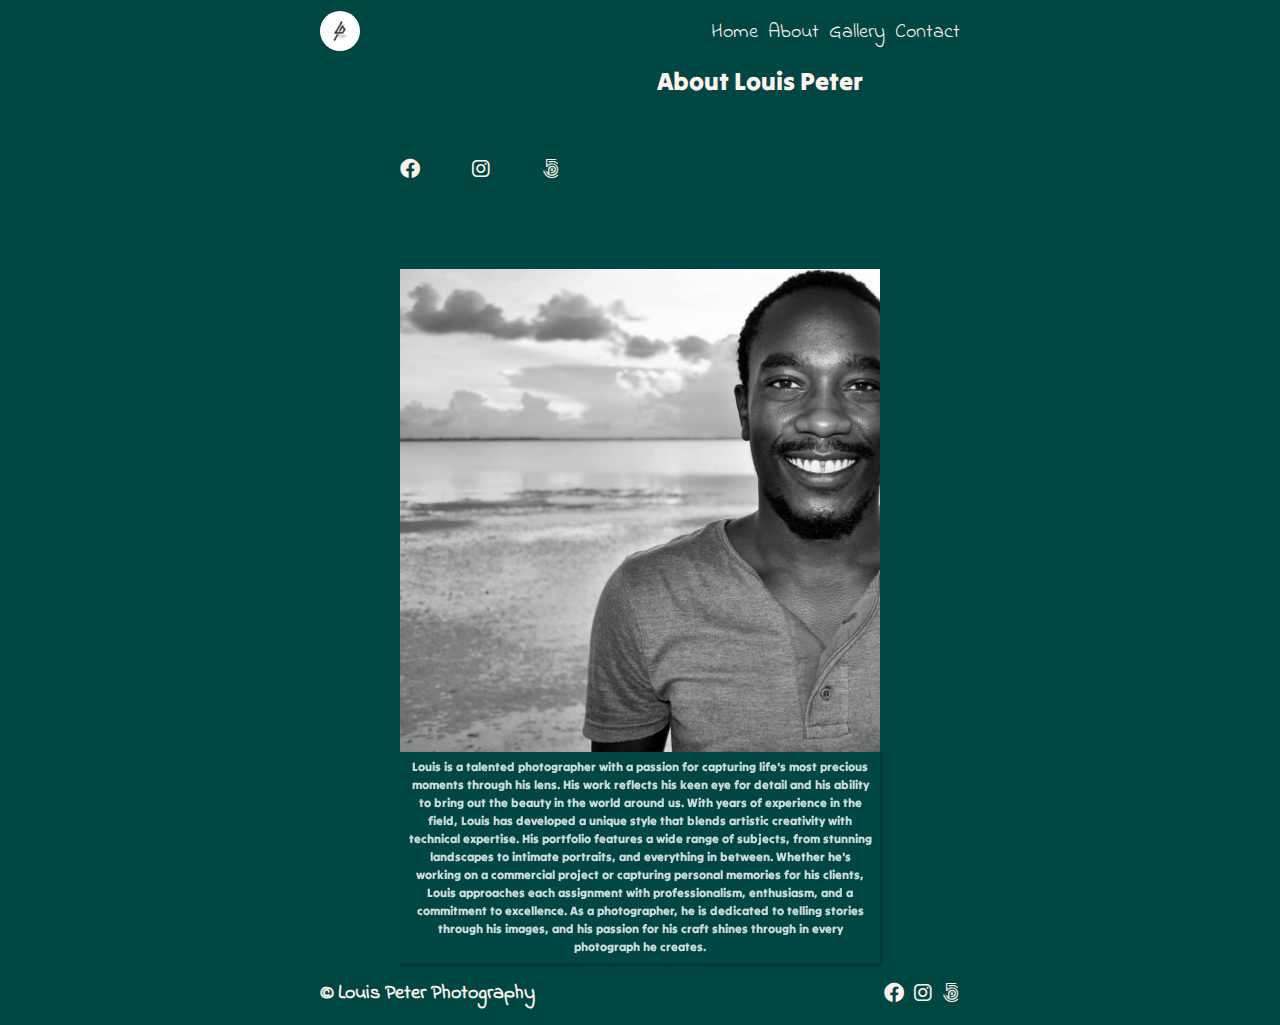
==== about.html @ 69fff7f1 "response.." ====
<head>
    <meta charset="UTF-8">
    <meta http-equiv="X-UA-Compatible" content="IE=edge">
    <meta name="viewport" content="width=device-width, initial-scale=1.0">
    <link rel="stylesheet" href="./fontawesome-free-6.3.0-web/css/all.css">
    <link rel="preconnect" href="https://fonts.googleapis.com">
    <link rel="preconnect" href="https://fonts.gstatic.com" crossorigin>
    <link href="https://fonts.googleapis.com/css2?family=Indie+Flower&family=Tilt+Warp&display=swap" rel="stylesheet">
    <link rel="stylesheet" href="./style.css">
    <title>Louis Peter Photography</title>
</head>

<body>
    <header>
        <div class="logo">
            <a href="./about.html"><img src="./images/LP-01.jpg" alt="logo"></a>
        </div>
        <nav>
            <ul>
                <li><a href="./home.html">Home</a></li>
                <li><a href="./about.html">About</a></li>
                <li><a href="./gallery.html">Gallery</a></li>
                <li><a href="./contact.html">Contact</a></li>
            </ul>
        </nav>
    </header>

    <main class="about">

        <h2>About Louis Peter</h2>
        <div class="socials">
            <ul>
                <li><a href="https://www.facebook.com/louisclarencepeter" target="_blank"><i
                            class="fa-brands fa-facebook"></i></a></li>
                <li><a href="https://www.instagram.com/louispeterphotography/" target="_blank"><i
                            class="fa-brands fa-instagram"></i></a></li>
                <li><a href="https://500px.com/p/louisclarencepeters" target="_blank"><i
                            class="fa-brands fa-500px"></i></a>
                </li>
            </ul>
        </div>
        <div class="me">
        </div>

        <div  class="aboutlouis">
            <p>Louis is a talented photographer with a passion for capturing life's most precious moments through his
                lens. His work reflects his keen eye for detail and his ability to bring out the beauty in the world
                around us. With years of experience in the field, Louis has developed a unique style that blends
                artistic creativity with technical expertise. His portfolio features a wide range of subjects, from
                stunning landscapes to intimate portraits, and everything in between. Whether he's working on a
                commercial project or capturing personal memories for his clients, Louis approaches each assignment with
                professionalism, enthusiasm, and a commitment to excellence. As a photographer, he is dedicated to
                telling stories through his images, and his passion for his craft shines through in every photograph he
                creates.</p>
        </div>

    </main>

    <footer>
        <div>
            <p>© Louis Peter Photography</p>
        </div>
        <div>
            <ul>
                <li><a href="https://www.facebook.com/louisclarencepeter" target="_blank"><i
                            class="fa-brands fa-facebook"></i></a></li>
                <li><a href="https://www.instagram.com/louispeterphotography/" target="_blank"><i
                            class="fa-brands fa-instagram"></i></a></li>
                <li><a href="https://500px.com/p/louisclarencepeters" target="_blank"><i
                            class="fa-brands fa-500px"></i></a>
                </li>
            </ul>
        </div>
    </footer>

</body>

</html>
---- style.css ----
* {
    box-sizing: border-box;
    font-family: 'Indie Flower', cursive;
    font-family: 'Tilt Warp', cursive;
}

.root {
    font-size: calp(1.6rem + 0.5vw, 1.6rem, 2.4rem);
}

html {
    font-size: 62.5%;
    display: table;
    margin: 0 auto;
}

body {
    line-height: 1.5;
    background-color: #004643;
    display: table-cell;
    vertical-align: middle;
    height: 100vh;
    width: 50vw;
}

header {
    width: 100%;
    height: 6.25rem;
    background-color: #004643;
    display: flex;
    justify-content: space-between;
    align-items: center;
}

header {
    font-size: 2rem;
}

footer div p,
a {
    font-size: 2rem;
}

.logo img {
    width: 4rem;
    height: 4rem;
    border-radius: 50%;
}

footer {
    width: 100%;
    height: 6.25rem;
    background-color: #004643;
    display: flex;
    justify-content: space-between;
    align-items: center;
}

footer p {
    font-size: 1.5rem;
    color: #fff3ec;
    text-align: center;
    margin: 0;
    padding: 0;
    font-family: 'Indie Flower', cursive;
}


h1 {
    grid-column: 1 / 9;
    grid-row: 1 / 2;
    text-align: center;
    font-size: 6rem;
    font-weight: 700;
    color: #fff3ec;
    margin: 0;
    padding: 0;
    z-index: 1;
    font-family: 'Tilt Warp', cursive;
}

p {
    font-size: 5rem;
    font-weight: 700;
    color: #fff3ec;
    text-align: center;
    margin: 0;
    padding: 0;
}

.p1 {
    grid-column: 1 / 9;
    grid-row: 3 / 3;
    text-align: center;
    font-size: 7rem;
    font-weight: 700;
    color: #fff3ec;
    margin: 0;
    padding: 0;
    z-index: 1;
    font-family: 'Tilt Warp', cursive;
}

.p2 {
    grid-column: 1 / 9;
    grid-row: 4 / 4;
    text-align: center;
    font-size: 7rem;
    font-weight: 700;
    color: #fff3ec;
    margin: 0;
    padding: 0;
    z-index: 1;
    font-family: 'Tilt Warp', cursive;
}

.p3 {
    grid-column: 1 / 9;
    grid-row: 5 / 5;
    text-align: center;
    font-size: 7rem;
    font-weight: 700;
    color: #fff3ec;
    margin: 0;
    padding: 0;
    z-index: 1;
    font-family: 'Tilt Warp', cursive;
}

button {
    font-size: 2.5rem;
    font-weight: 700;
    background-color: #f9bc60;
    border: none;
    border-radius: 5px;
    padding: 10px 20px;
    cursor: pointer;
    height: 4rem;
    grid-column: 4/6;
    grid-row: 8;
    z-index: 1;
    display: flex;
    justify-content: center;
    align-items: center;
    margin: 1rem auto;
}

button a {
    color: #001e1d;
}

button:hover {
    background-color: #fffffe;
}

li {
    list-style: none;
}

a {
    text-decoration: none;
    color: #fff3ec;
    font-family: 'Indie Flower', cursive;
}

ul {
    padding: 0;
    margin: 0;
    display: flex;
    justify-content: space-between;
    width: 100%;
    gap: 1rem;
}

.i {
    width: 3rem;
    height: 3rem;
}

.i:hover {
    color: #e78fb3;
}

.home,
.about {
    display: grid;
    grid-template-columns: repeat(8, 1fr);
    grid-template-rows: repeat(10, 1fr);
}

.home,
.about {
    height: 75vh;
}

.socials {
    grid-column: 2 / 4;
    grid-row: 2 / 3;
    display: flex;
    justify-content: center;
    align-items: center;
    font-size: 5rem;
}

.item1 {
    grid-column: 1 / 3;
    grid-row: 1 / 3;
    background-image: url(./images/IMG_6039.jpg);
    background-size: cover;
    background-position: center;
}

.item2 {
    grid-column: 5/ 7;
    grid-row: 2 / 4;
    background-image: url(./images/IMG_5282.jpg);
    background-size: cover;
    background-position: center;
}

.item3 {
    grid-column: 2 / 5;
    grid-row: 3/ 6;
    background-image: url(./images/IMG_0080.jpg);
    background-size: cover;
    background-position: center;
}

.item4 {
    grid-column: 4 / 8;
    grid-row: 5 / 8;
    background-image: url(./images/IMG_0850.jpg);
    background-size: cover;
    background-position: center;
}

.item5 {
    grid-column: 2/ 5;
    grid-row: 9 / 11;
    background-image: url(./images/IMG_4699.jpg);
    background-size: cover;
    background-position: center;
}

.item6 {
    grid-column: 7 / 10;
    grid-row: 8 / 11;
    background-image: url(./images/IMG_1683.jpg);
    background-position: center;
    background-size: cover;
}

.item7 {
    grid-column: 7 / 10;
    grid-row: 1 / 5;
    background-image: url(./images/IMG_2062.jpg);
    background-position: center;
    background-size: cover;
}

.item8 {
    grid-column: 1 / 3;
    grid-row: 5 / 9;
    background-image: url(./images/IMG_3733.jpg);
    background-size: cover;
    background-position: center;
    background-size: cover;
}

.back-to-top {
    position: fixed;
    bottom: 50px;
    z-index: 99;
    font-size: 16px;
    border: none;
    outline: none;
    color: #fff;
    cursor: pointer;
    padding: 10px 15px;
    border-radius: 4px;
    left: 50%;
    transform: translateX(-50%);
}

.back-to-top:hover {
    background-color: #f9bc60;
}

h2 {
    font-size: 4rem;
    font-weight: 700;
    color: #fff3ec;
    text-align: center;
    margin: 0;
    padding: 0;
    font-family: 'Tilt Warp', cursive;
    grid-column: 5/8;
    grid-row: 1/4;
    z-index: 1;
}

.me {
    grid-column: 2/8;
    grid-row: 4/11;
    background-image: url(./images/louis.jpg);
    background-position: cover;
    background-size: cover;
}

.aboutlouis {
    grid-column: 2/8;
    grid-row: 11/11;
    opacity: 0.8;
    z-index: 1;
    box-shadow: 0.125rem 0.125rem 0.125rem 0.125rem rgba(0, 0, 0, 0.2);
    backdrop-filter: blur(00.625rem);
    padding: 0.625rem;
}

.aboutlouis p {
    font-size: 1.5rem;
    font-weight: 100;
    color: white;
    text-align: center;
    margin: 0;
    padding: 0;
    font-family: 'Tilt Warp', cursive;
}

.container {
    display: grid;
    grid-template-columns: repeat(12, 1fr);
    grid-template-rows: 20rem, 30rem, 40rem, 50rem, 20rem, 20rem, 20rem, 30rem, 50rem, 50rem, 50rem, 20rem, 30rem, 40rem, 50rem, 20rem, 20rem, 20rem, 30rem, 50rem, 50rem, 50rem;
    gap: 1rem;
}

.container img {
    width: 100%;
    height: 100%;
    object-fit: cover;
}

.pic1 {
    grid-column: 1 / 5;
    grid-row: 1 / 2;
}

.pic2 {
    grid-column: 7 / 11;
    grid-row: 1 / 2;
}

.pic3 {
    grid-column: 5 / 7;
    grid-row: 1 / 2;
}

.pic4 {
    grid-column: 11 / 13;
    grid-row: 1 / 2;
}

.pic5 {
    grid-column: 1 / 3;
    grid-row: 2 / 4;
}

.pic6 {
    grid-column: 3 / 6;
    grid-row: 2 / 3;
}

.pic7 {
    grid-column: 6 / 11;
    grid-row: 2 / 3;
}

.pic8 {
    grid-column: 11 / 13;
    grid-row: 2 / 3;
}

.pic9 {
    grid-column: 3 / 5;
    grid-row: 3 / 4;
}

.pic10 {
    grid-column: 5 / 8;
    grid-row: 3 / 4;
}

.pic11 {
    grid-column: 6 / 12;
    grid-row: 3 / 4;
}

.pic12 {
    grid-column: 11 / 13;
    grid-row: 4 / 5;

}

.pic13 {
    grid-column: 1 / 3;
    grid-row: 4 / 5;
}

.pic14 {
    grid-column: 3 / 6;
    grid-row: 4 / 5;
}

.pic15 {
    grid-column: 6 / 8;
    grid-row: 4 / 5;
}

.pic16 {
    grid-column: 3 / 11;
    grid-row: 4 / 5;
}

.pic17 {
    grid-column: 1 / 3;
    grid-row: 5 / 6;
}

.pic18 {
    grid-column: 1 / 4;
    grid-row: 5 / 6;
}

.pic19 {
    grid-column: 11 / 13;
    grid-row: 6 / 7;
}

.pic20 {
    grid-column: 1 / 5;
    grid-row: 6 / 7;
}

.pic21 {
    grid-column: 1 / 3;
    grid-row: 4/ 5;
}

.pic22 {
    grid-column: 1 / 3;
    grid-row: 8 / 9;
}

.pic23 {
    grid-column: 4 / 8;
    grid-row: 18 / 19;
}

.pic24 {
    grid-column: 8 / 11;
    grid-row: 6 / 7;
}

.pic25 {
    grid-column: 1 / 3;
    grid-row: 7 / 8;
}

.pic26 {
    grid-column: 3 / 9;
    grid-row: 7 / 10;
}

.pic27 {
    grid-column: 8 / 11;
    grid-row: 3 / 4;
}

.pic28 {
    grid-column: 8 / 11;
    grid-row: 18 / 19;
}

.pic29 {
    grid-column: 11 / 13;
    grid-row: 3 / 4;
}

.pic30 {
    grid-column: 3 / 6;
    grid-row: 18 / 17;
}

.pic31 {
    grid-column: 11 / 13;
    grid-row: 10 / 11;
}

.pic32 {
    grid-column: 9 / 13;
    grid-row: 9 / 10;
}

.pic33 {
    grid-column: 1 / 3;
    grid-row: 9 / 10;
}

.pic34 {
    grid-column: 9 / 13;
    grid-row: 7 / 7;
}

.pic35 {
    grid-column: 5 / 8;
    grid-row: 6 / 7;
}

.pic37 {
    grid-column: 1 / 3;
    grid-row: 10 / 11;
}

.pic38 {
    grid-column: 8 / 13;
    grid-row: 15 / 16;
}

.pic39 {
    grid-column: 9 / 13;
    grid-row: 8 / 9;
}

.pic40 {
    grid-column: 9 / 11;
    grid-row: 5 / 6;
}

.pic41 {
    grid-column: 1 / 3;
    grid-row: 11 / 12;
}


.pic43 {
    grid-column: 11 / 13;
    grid-row: 5 / 6;
}

.pic44 {
    grid-column: 3 / 11;
    grid-row: 10 / 12;
}

.pic45 {
    grid-column: 1 / 3;
    grid-row: 12 / 13;
}

.pic46 {
    grid-column: 1 / 5;
    grid-row: 12 / 13;
}

.pic47 {
    grid-column: 11 / 13;
    grid-row: 11 / 13;
}

.pic48 {
    grid-column: 11 / 13;
    grid-row: 13 / 14;
}

.pic49 {
    grid-column: 9 / 13;
    grid-row: 16 / 17;
}

.pic50 {
    grid-column: 1 / 6;
    grid-row: 13 / 14;
}

.pic51 {
    grid-column: 11 / 13;
    grid-row: 14 / 15;
}

.pic52 {
    grid-column: 5 / 11;
    grid-row: 12 / 13;
}

.pic53 {
    grid-column: 1 / 3;
    grid-row: 14 / 15;
}

.pic54 {
    grid-column: 3 / 9;
    grid-row: 14 / 15;
}

.pic55 {
    grid-column: 9 / 13;
    grid-row: 14 / 15;
}

.pic57 {
    grid-column: 1 / 4;
    grid-row: 18 / 19;
}

.pic56 {
    grid-column: 1 / 4;
    grid-row: 15 / 16;
}

.pic59 {
    grid-column: 6 / 13;
    grid-row: 17 / 18;
}

.pic60 {
    grid-column: 6 / 11;
    grid-row: 13 / 14;
}

.pic61 {
    grid-column: 1 / 3;
    grid-row: 17 / 18;
}

.pic62 {
    grid-column: 1 / 9;
    grid-row: 16 / 17;
}

.pic63 {
    grid-column: 4 / 9;
    grid-row: 5 / 6;
}

.pic64 {
    grid-column: 11 / 13;
    grid-row: 18 / 19;
}

.pic65 {
    grid-column: 11 / 13;
    grid-row: 4 / 5;
}

.pic66 {
    grid-column: 4 / 8;
    grid-row: 15 / 16;
}

@media screen and (max-width: 480px) {

    html {
        display: unset;
        margin: unset;
    }

    body {
        display: unset;
        margin: unset;
    }


    .about {
        display: grid;
        grid-template-columns: repeat(8, 1fr);
        grid-template-rows: repeat(6, 1fr);
    }

    .about {
        height: unset;
    }

    .socials {
        grid-row: 1/2;
    }

    h2 {
        grid: 1/2;
    }

    .me {
        grid-column: 2/8;
        grid-row: 2/3;
        background-image: url(./images/louis.jpg);
        background-position: cover;
        background-size: cover;
    }

    .aboutlouis {
        grid-column: 2/8;
        grid-row: 3/6;
        opacity: 0.8;
        z-index: 1;
        box-shadow: 0.125rem 0.125rem 0.125rem 0.125rem rgba(0, 0, 0, 0.2);
        backdrop-filter: blur(00.625rem);
        padding: 0.625rem;
    }

    .container {
        width: 100vw;
        display: grid;
        grid-template-columns: repeat(12, 1fr);
        grid-template-rows: repeat(18, 1fr);
        grid-gap: 0;
        margin: 0;
        padding: 0;
    }

    .home h1 {
        font-size: 3rem;
    }

    .home p {
        font-size: 3rem;
    }

    header {
        height: 10vh;
        width: 100vw;
    }

    button {
        font-size: 1.5rem;
        font-weight: 700;
        background-color: #f9bc60;
        border: none;
        border-radius: 5px;
        padding: 10px 20px;
        cursor: pointer;
        height: 4rem;
        grid-column: 4/6;
        grid-row: 8;
        z-index: 1;
        display: flex;
        justify-content: center;
        align-items: center;
        margin: 0 auto;
        margin-top: 1rem;
    }

}

@media screen and (max-width: 768px) {

    .home,
    .about {
        grid-column: 1 / 13;
        grid-row: 1 / 19;
        height: max-content;
    }

    .container {
        width: 100vw;
        display: grid;
        grid-template-columns: repeat(12, 1fr);
        grid-template-rows: repeat(18, 1fr);
        grid-gap: 0;
        margin: 0;
        padding: 0;
    }

    .home h1 {
        font-size: 3rem;
    }

    .home p {
        font-size: 3rem;
    }

    header {
        font-size: 2rem;
    }

    footer div p,
    a {
        font-size: 2rem;
    }

    button {
        font-size: 1.5rem;
        font-weight: 700;
        background-color: #f9bc60;
        border: none;
        border-radius: 5px;
        padding: 10px 20px;
        cursor: pointer;
        height: 4rem;
        grid-column: 4/6;
        grid-row: 8;
        z-index: 1;
        display: flex;
        justify-content: center;
        align-items: center;
        margin: 0 auto;
        margin-top: 1rem;
    }

    .about h2 {
        font-size: 2.5rem;
        grid-row: 1/2;
    }

    .socials {
        font-size: 3rem;
    }

    .me {
        height: 25vh;
    }
}

@media screen and (max-width: 1024px) {


    .container {
        width: 100vw;
        display: grid;
        grid-template-columns: repeat(12, 1fr);
        grid-template-rows: repeat(18, 1fr);
        grid-gap: 0;
        margin: 0;
        padding: 0;
    }

    header {
        font-size: 2rem;
    }

    footer div p,
    a {
        font-size: 2rem;
    }

    .home h1 {
        font-size: 3rem;
    }

    .home p {
        font-size: 3rem;
    }

    header {
        height: 10vh;
        width: 100vw;
    }

    button {
        font-size: 1.5rem;
        font-weight: 700;
        background-color: #f9bc60;
        border: none;
        border-radius: 5px;
        padding: 10px 20px;
        cursor: pointer;
        height: 4rem;
        grid-column: 4/6;
        grid-row: 8;
        z-index: 1;
        display: flex;
        justify-content: center;
        align-items: center;
        margin: 0 auto;
        margin-top: 1rem;
    }

    .about h2 {
        font-size: 2.5rem;
        grid-row: 1/2;
    }

    .socials {
        font-size: 3rem;
    }


    .aboutlouis p {
        font-size: 1.2rem;
    }

}

@media screen and (max-width: 1280px) {

    .home,
    .about {
        height: 100vh;
    }

    .container {
        width: 100vw;
        display: grid;
        grid-template-columns: repeat(12, 1fr);
        grid-template-rows: repeat(18, 1fr);
        grid-gap: 0;
        margin: 0;
        padding: 0;
    }

    .home h1 {
        font-size: 5rem;
    }

    .home p {
        font-size: 4rem;
    }

    button {
        font-size: 1.5rem;
        font-weight: 700;
        background-color: #f9bc60;
        border: none;
        border-radius: 5px;
        padding: 10px 20px;
        cursor: pointer;
        height: 4rem;
        grid-column: 4/6;
        grid-row: 8;
        z-index: 1;
        display: flex;
        justify-content: center;
        align-items: center;
        margin: 0 auto;
        margin-top: 1rem;
    }

    .about h2 {
        font-size: 2.5rem;
        grid-row: 1/2;
    }

    .socials {
        font-size: 3rem;
    }


    .aboutlouis p {
        font-size: 1.2rem;
    }

}
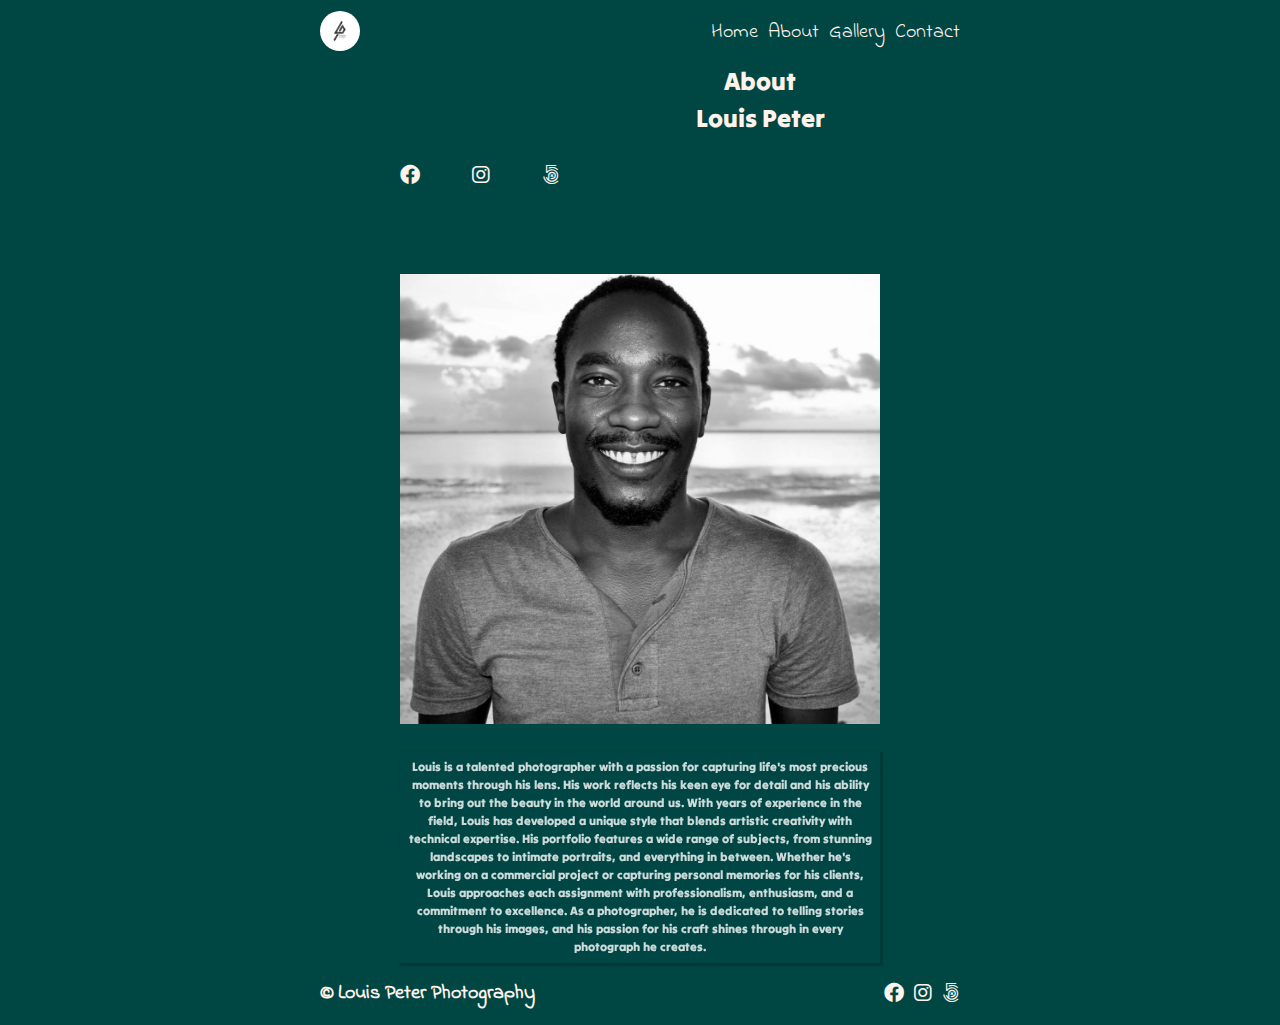
==== commit 302e4770: "not done" ====
--- a/about.html
+++ b/about.html
@@ -27,7 +27,7 @@
 
     <main class="about">
 
-        <h2>About Louis Peter</h2>
+        <h2>About <br> Louis Peter</h2>
         <div class="socials">
             <ul>
                 <li><a href="https://www.facebook.com/louisclarencepeter" target="_blank"><i
--- a/style.css
+++ b/style.css
@@ -673,7 +673,7 @@
     .about {
         display: grid;
         grid-template-columns: repeat(8, 1fr);
-        grid-template-rows: repeat(6, 1fr);
+        grid-template-rows: repeat(9, 1fr);
     }
 
     .about {
@@ -692,13 +692,14 @@
         grid-column: 2/8;
         grid-row: 2/3;
         background-image: url(./images/louis.jpg);
-        background-position: cover;
-        background-size: cover;
+        background-position: center;
+        background-size: contain;
+        background-repeat: no-repeat;
     }
 
     .aboutlouis {
         grid-column: 2/8;
-        grid-row: 3/6;
+        grid-row: 3/9;
         opacity: 0.8;
         z-index: 1;
         box-shadow: 0.125rem 0.125rem 0.125rem 0.125rem rgba(0, 0, 0, 0.2);
@@ -815,7 +816,7 @@
     }
 
     .me {
-        height: 25vh;
+        height: 50vh;
     }
 }
 
@@ -933,6 +934,11 @@
         margin-top: 1rem;
     }
 
+    .me {
+        height: 50vh;
+        background-position: center;
+    }
+
     .about h2 {
         font-size: 2.5rem;
         grid-row: 1/2;
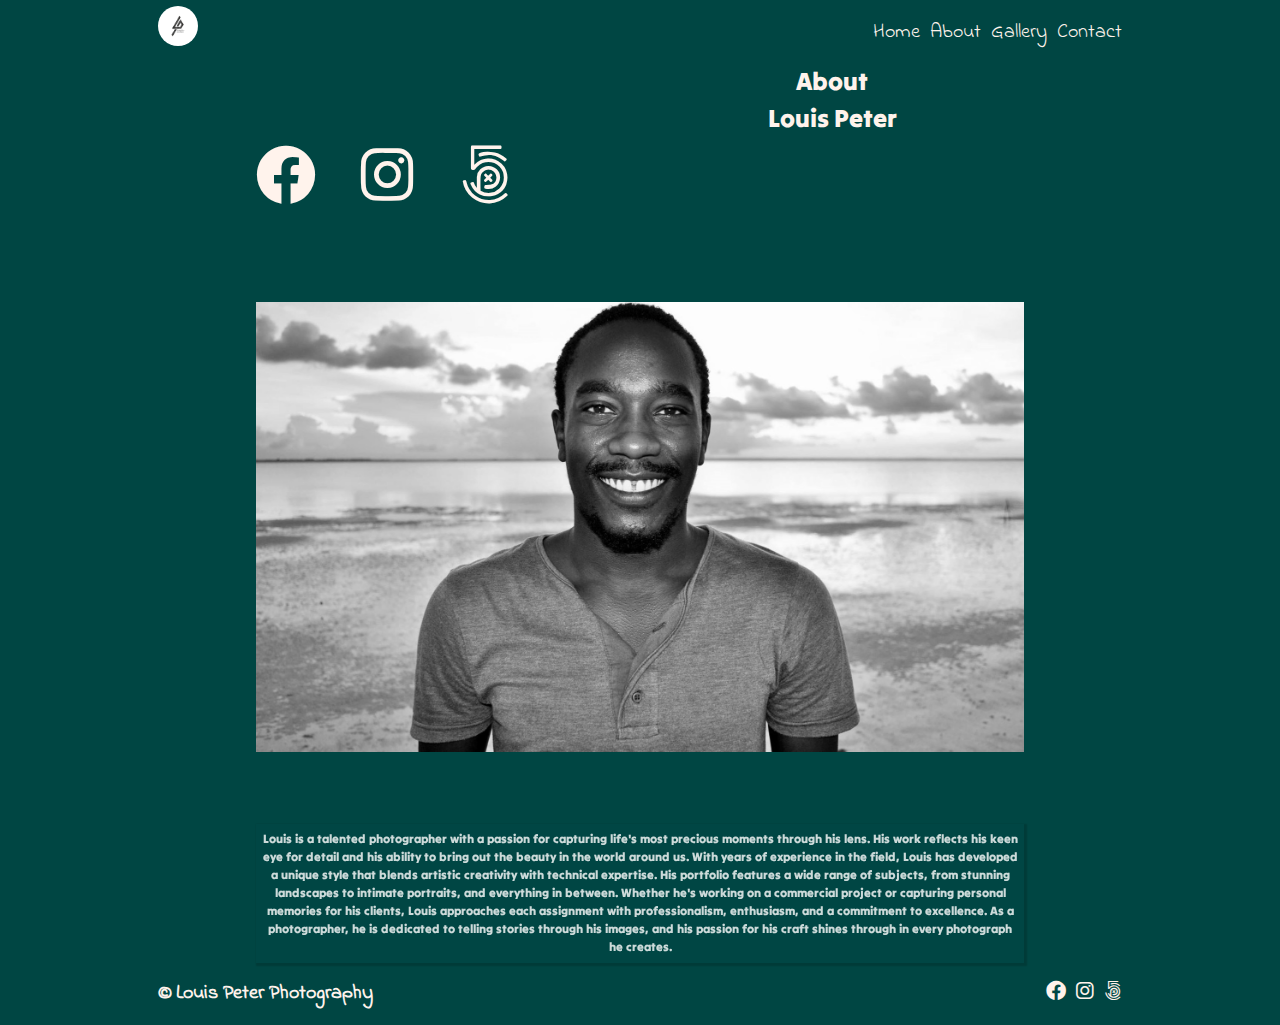
==== commit 425ecf19: "doc type" ====
--- a/about.html
+++ b/about.html
@@ -1,3 +1,7 @@
+<!DOCTYPE html>
+
+<html lang="en">
+
 <head>
     <meta charset="UTF-8">
     <meta http-equiv="X-UA-Compatible" content="IE=edge">
--- a/style.css
+++ b/style.css
@@ -20,7 +20,13 @@
     display: table-cell;
     vertical-align: middle;
     height: 100vh;
-    width: 50vw;
+    width: 80vw;
+}
+
+.about {
+    font-size: 2rem;
+    height: 100vh;
+    width: 100vw;
 }
 
 header {
@@ -30,9 +36,7 @@
     display: flex;
     justify-content: space-between;
     align-items: center;
-}
-
-header {
+    padding: 0 3rem;
     font-size: 2rem;
 }
 
@@ -54,6 +58,7 @@
     display: flex;
     justify-content: space-between;
     align-items: center;
+    padding: 0 3rem;
 }
 
 footer p {
@@ -190,7 +195,8 @@
 
 .home,
 .about {
-    height: 75vh;
+    height: 87vh;
+    width: 80vw;
 }
 
 .socials {
@@ -202,6 +208,10 @@
     font-size: 5rem;
 }
 
+.socials a {
+font-size: 6rem;
+}
+
 .item1 {
     grid-column: 1 / 3;
     grid-row: 1 / 3;
@@ -239,14 +249,14 @@
     grid-row: 9 / 11;
     background-image: url(./images/IMG_4699.jpg);
     background-size: cover;
-    background-position: center;
+    background-position: top;
 }
 
 .item6 {
     grid-column: 7 / 10;
     grid-row: 8 / 11;
     background-image: url(./images/IMG_1683.jpg);
-    background-position: center;
+    background-position: top;
     background-size: cover;
 }
 
@@ -264,7 +274,6 @@
     background-image: url(./images/IMG_3733.jpg);
     background-size: cover;
     background-position: center;
-    background-size: cover;
 }
 
 .back-to-top {
@@ -332,6 +341,7 @@
     grid-template-columns: repeat(12, 1fr);
     grid-template-rows: 20rem, 30rem, 40rem, 50rem, 20rem, 20rem, 20rem, 30rem, 50rem, 50rem, 50rem, 20rem, 30rem, 40rem, 50rem, 20rem, 20rem, 20rem, 30rem, 50rem, 50rem, 50rem;
     gap: 1rem;
+    width: 80vw;
 }
 
 .container img {
@@ -669,11 +679,17 @@
         margin: unset;
     }
 
+    .home,
+    .about,
+    .contact {
+        width: 100vw;
+    }
+
 
     .about {
         display: grid;
         grid-template-columns: repeat(8, 1fr);
-        grid-template-rows: repeat(9, 1fr);
+        grid-template-rows: repeat(9, 10rem);
     }
 
     .about {
@@ -699,7 +715,7 @@
 
     .aboutlouis {
         grid-column: 2/8;
-        grid-row: 3/9;
+        grid-row: 4/7;
         opacity: 0.8;
         z-index: 1;
         box-shadow: 0.125rem 0.125rem 0.125rem 0.125rem rgba(0, 0, 0, 0.2);
@@ -728,6 +744,12 @@
     header {
         height: 10vh;
         width: 100vw;
+        font-size: 1rem;
+    }
+
+    footer div p,
+    a {
+        font-size: 1rem;
     }
 
     button {
@@ -760,6 +782,12 @@
         height: max-content;
     }
 
+    .home,
+    .about,
+    .contact {
+        width: 100vw;
+    }
+
     .container {
         width: 100vw;
         display: grid;
@@ -833,6 +861,12 @@
         padding: 0;
     }
 
+    .home,
+    .about,
+    .contact {
+        width: 100vw;
+    }
+
     header {
         font-size: 2rem;
     }
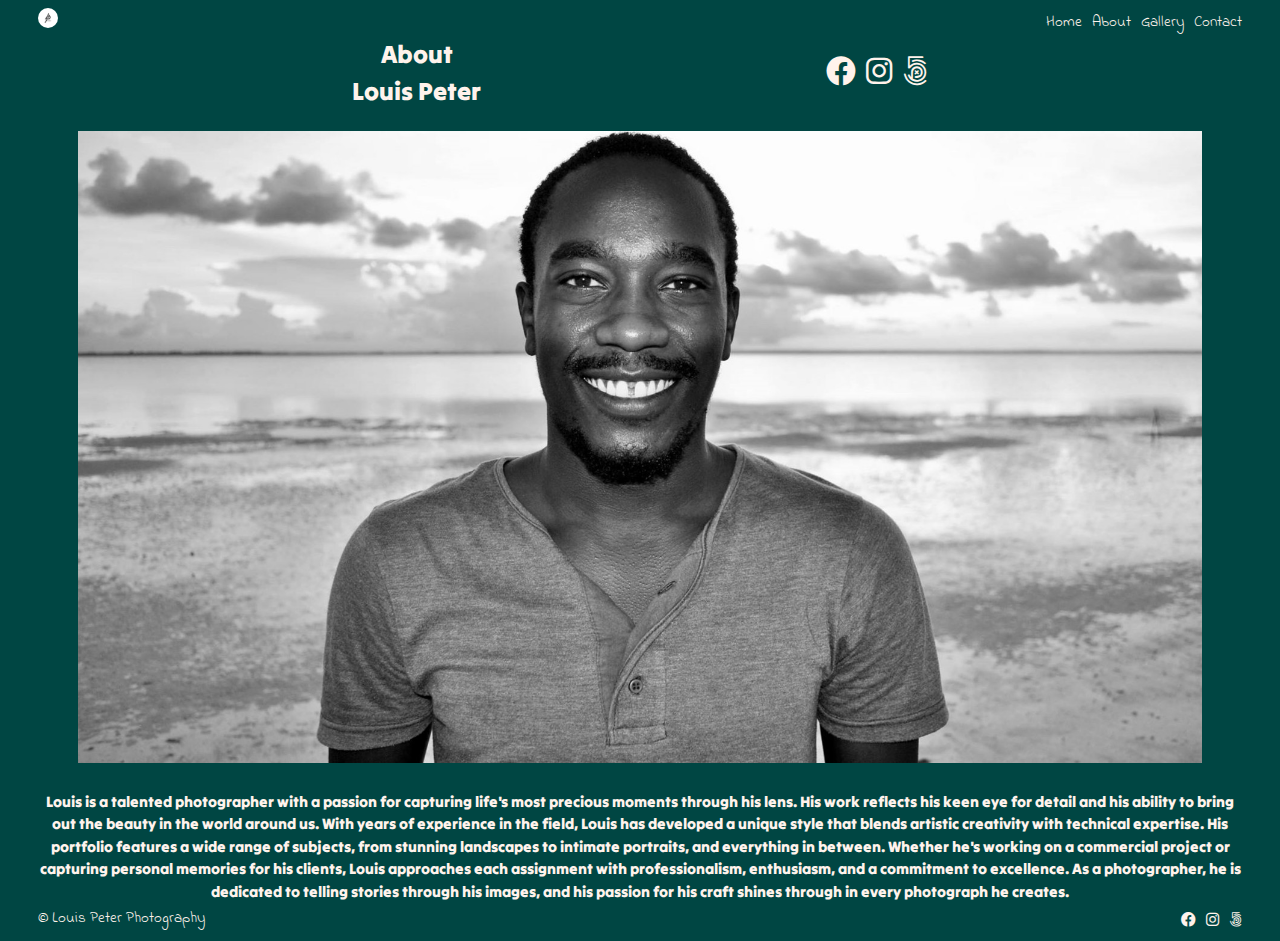
==== commit ebd25036: "mobile first, style indi and cleaning the code" ====
--- a/about.html
+++ b/about.html
@@ -10,7 +10,7 @@
     <link rel="preconnect" href="https://fonts.googleapis.com">
     <link rel="preconnect" href="https://fonts.gstatic.com" crossorigin>
     <link href="https://fonts.googleapis.com/css2?family=Indie+Flower&family=Tilt+Warp&display=swap" rel="stylesheet">
-    <link rel="stylesheet" href="./style.css">
+    <link rel="stylesheet" href="about.css">
     <title>Louis Peter Photography</title>
 </head>
 
@@ -29,24 +29,31 @@
         </nav>
     </header>
 
-    <main class="about">
+    <main>
 
-        <h2>About <br> Louis Peter</h2>
-        <div class="socials">
-            <ul>
-                <li><a href="https://www.facebook.com/louisclarencepeter" target="_blank"><i
-                            class="fa-brands fa-facebook"></i></a></li>
-                <li><a href="https://www.instagram.com/louispeterphotography/" target="_blank"><i
-                            class="fa-brands fa-instagram"></i></a></li>
-                <li><a href="https://500px.com/p/louisclarencepeters" target="_blank"><i
-                            class="fa-brands fa-500px"></i></a>
-                </li>
-            </ul>
-        </div>
-        <div class="me">
-        </div>
+        <section>
 
-        <div  class="aboutlouis">
+            <h2>About <br> Louis Peter</h2>
+            <div>
+                <ul>
+                    <li><a href="https://www.facebook.com/louisclarencepeter" target="_blank"><i
+                                class="fa-brands fa-facebook"></i></a></li>
+                    <li><a href="https://www.instagram.com/louispeterphotography/" target="_blank"><i
+                                class="fa-brands fa-instagram"></i></a></li>
+                    <li><a href="https://500px.com/p/louisclarencepeters" target="_blank"><i
+                                class="fa-brands fa-500px"></i></a>
+                    </li>
+                </ul>
+            </div>
+
+        </section>
+
+
+        <article>
+
+            <figure>
+                <img src="./images/louis.jpg" alt="Louis Peter">
+            </figure>
             <p>Louis is a talented photographer with a passion for capturing life's most precious moments through his
                 lens. His work reflects his keen eye for detail and his ability to bring out the beauty in the world
                 around us. With years of experience in the field, Louis has developed a unique style that blends
@@ -56,7 +63,7 @@
                 professionalism, enthusiasm, and a commitment to excellence. As a photographer, he is dedicated to
                 telling stories through his images, and his passion for his craft shines through in every photograph he
                 creates.</p>
-        </div>
+        </article>
 
     </main>
 
--- a/about.css
+++ b/about.css
@@ -0,0 +1,160 @@
+* {
+    box-sizing: border-box;
+    font-family: 'Indie Flower', cursive;
+    font-family: 'Tilt Warp', cursive;
+}
+
+.root {
+    font-size: calp(1.6rem + 0.5vw, 1.6rem, 2.4rem);
+}
+
+html {
+    font-size: 62.5%;
+}
+
+body {
+    font-size: 2rem;
+    line-height: 1.5;
+    background-color: #004643;
+}
+
+main{
+    display: grid;
+    grid-template-columns: repeat(8, 1fr);
+    grid-template-rows: repeat(10, 1fr);
+}
+
+header {
+    width: 100%;
+    background-color: #004643;
+    display: flex;
+    justify-content: space-between;
+    align-items: center;
+    padding: 0 3rem;
+    font-size: 1.5rem;
+
+}
+
+.logo img {
+    width: 2rem;
+    height: 2rem;
+    border-radius: 50%;
+}
+
+footer div p,
+a {
+    font-size: 1.5rem;
+}
+
+footer {
+    width: 100%;
+    display: flex;
+    justify-content: space-between;
+    align-items: center;
+    padding: 0 3rem;
+}
+
+footer p {
+    font-size: 1.5rem;
+    color: #fff3ec;
+    text-align: center;
+    margin: 0;
+    padding: 0;
+    font-family: 'Indie Flower', cursive;
+}
+
+
+button a {
+    color: #001e1d;
+}
+
+button:hover {
+    background-color: #fffffe;
+}
+
+li {
+    list-style: none;
+}
+
+a {
+    text-decoration: none;
+    color: #fff3ec;
+    font-family: 'Indie Flower', cursive;
+}
+
+ul {
+    padding: 0;
+    margin: 0;
+    display: flex;
+    justify-content: space-between;
+    width: 100%;
+    gap: 1rem;
+}
+
+.i {
+    width: 2rem;
+    height: 2rem;
+}
+
+.i:hover {
+    color: #f9bc60;
+}
+
+main {
+    display: flex;
+    flex-direction: column;
+    justify-content: center;
+    align-items: center;
+}
+
+section{
+    display: flex;
+    flex-direction: row;
+    justify-content: space-evenly;
+    align-items: center;
+    width: 100%;
+}
+
+article {
+    display: flex;
+    flex-direction: column;
+    justify-content: center;
+    align-items: center;
+    padding: 0 3rem;
+}
+
+img {
+    width: 100%;
+    height: 100%;
+}
+
+p{
+    font-size: 1.5rem;
+    color: #fff3ec;
+    text-align: center;
+    margin: 0;
+    padding: 0;
+}
+
+h2 {
+    font-size: 2.5rem;
+    color: #fff3ec;
+    text-align: center;
+    margin: 0;
+    padding: 0;
+}
+
+section div ul {
+    display: flex;
+    flex-direction: row;
+    justify-content: center;
+    align-items: center;
+}
+
+section div ul li a i {
+    display: flex;
+    flex-direction: row;
+    justify-content: center;
+    align-items: center;
+    font-size: 3rem;
+}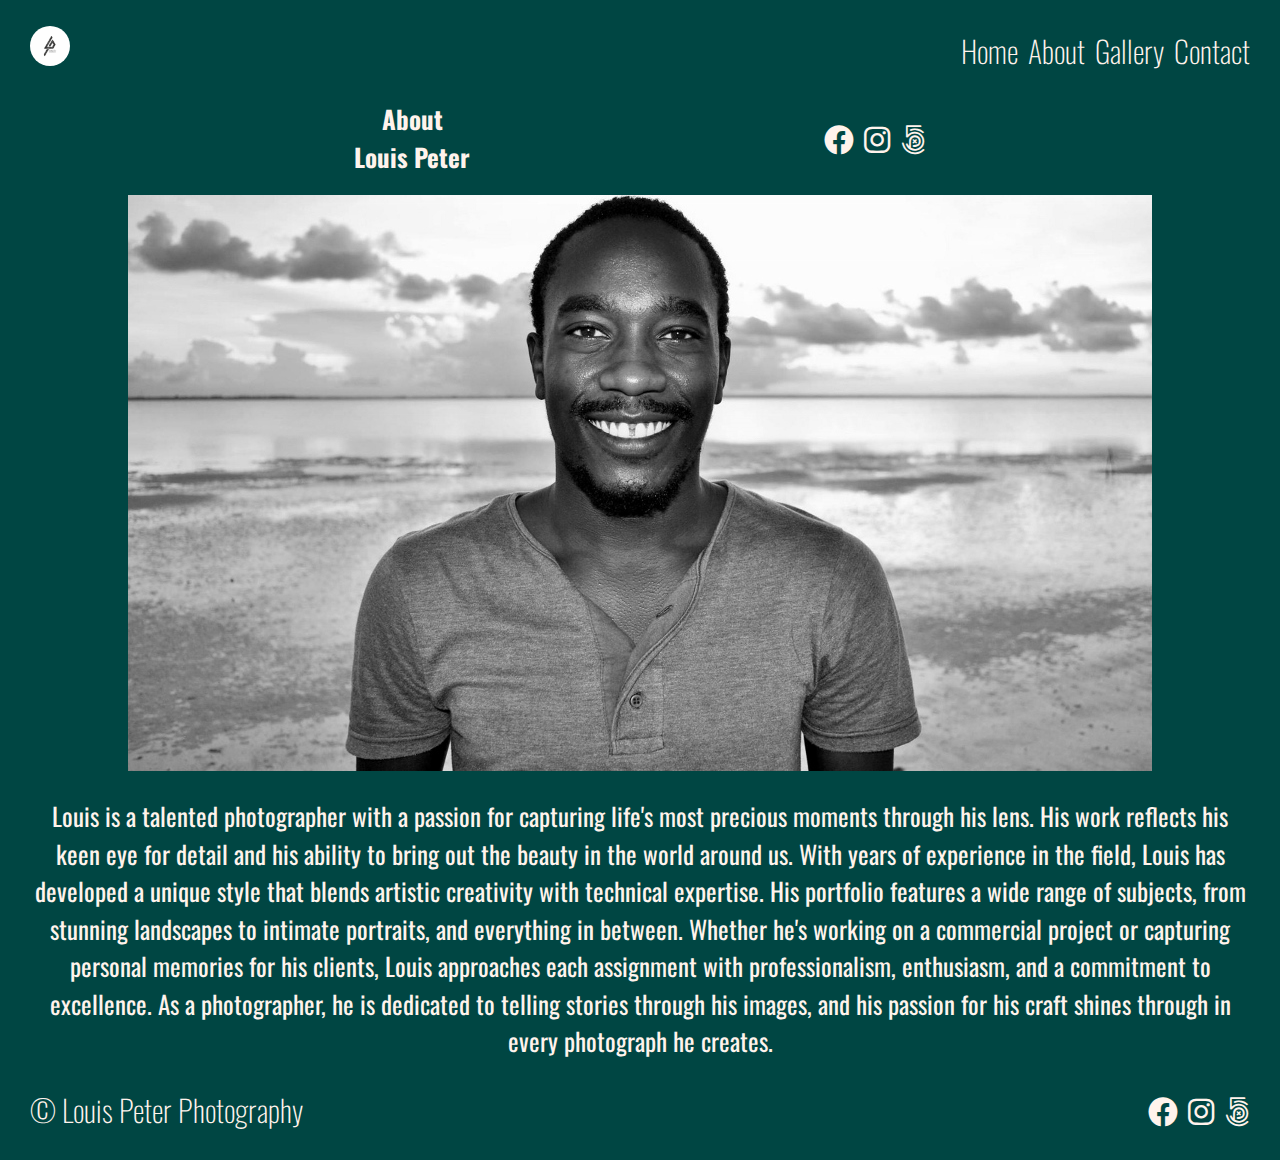
==== commit 37709001: "fonts.." ====
--- a/about.html
+++ b/about.html
@@ -6,10 +6,13 @@
     <meta charset="UTF-8">
     <meta http-equiv="X-UA-Compatible" content="IE=edge">
     <meta name="viewport" content="width=device-width, initial-scale=1.0">
+    <meta name="description" content="Louis Peter Photography">
+    <meta name="keywords" content="HTML, CSS, JavaScript">
+    <meta name="author" content="Louis Peter">
     <link rel="stylesheet" href="./fontawesome-free-6.3.0-web/css/all.css">
     <link rel="preconnect" href="https://fonts.googleapis.com">
     <link rel="preconnect" href="https://fonts.gstatic.com" crossorigin>
-    <link href="https://fonts.googleapis.com/css2?family=Indie+Flower&family=Tilt+Warp&display=swap" rel="stylesheet">
+    <link href="https://fonts.googleapis.com/css2?family=Oswald:wght@200;300;400&display=swap" rel="stylesheet">
     <link rel="stylesheet" href="about.css">
     <title>Louis Peter Photography</title>
 </head>
--- a/about.css
+++ b/about.css
@@ -1,7 +1,6 @@
 * {
     box-sizing: border-box;
-    font-family: 'Indie Flower', cursive;
-    font-family: 'Tilt Warp', cursive;
+    font-family: 'Oswald', sans-serif;
 }
 
 .root {
@@ -26,13 +25,14 @@
 
 header {
     width: 100%;
+    height: 10rem;
     background-color: #004643;
     display: flex;
     justify-content: space-between;
     align-items: center;
     padding: 0 3rem;
     font-size: 1.5rem;
-
+    font-weight: 200;
 }
 
 .logo img {
@@ -48,10 +48,12 @@
 
 footer {
     width: 100%;
+    height: 10rem;
     display: flex;
     justify-content: space-between;
     align-items: center;
     padding: 0 3rem;
+    font-weight: 200;
 }
 
 footer p {
@@ -60,7 +62,6 @@
     text-align: center;
     margin: 0;
     padding: 0;
-    font-family: 'Indie Flower', cursive;
 }
 
 
@@ -79,7 +80,6 @@
 a {
     text-decoration: none;
     color: #fff3ec;
-    font-family: 'Indie Flower', cursive;
 }
 
 ul {
@@ -157,4 +157,60 @@
     justify-content: center;
     align-items: center;
     font-size: 3rem;
+}
+
+@media screen and (min-width: 768px) {
+
+    body{
+        height: 100vh;
+    }
+
+    header{
+        font-size: 3rem;
+    }
+
+    .logo img {
+        width: 4rem;
+        height: 4rem;
+    }
+
+    footer div p, a{
+        font-size: 3rem;
+    }
+
+    .i{
+        width: 4rem;
+        height: 4rem;
+    }
+
+    p{
+        font-size: 2.5rem;
+    }
+
+}
+
+@media screen and (min-width: 1024px) {
+
+    body{
+        width: 100vw;
+        margin: 0 auto;
+    }
+}
+
+@media screen and (min-width: 1279px) {
+
+    body {
+        width: 100vw;
+        margin: 0 auto;
+    }
+
+}
+
+
+@media screen and (min-width: 1440px) {
+
+    body{
+        width: 50vw;
+        margin: 0 auto;
+    }
 }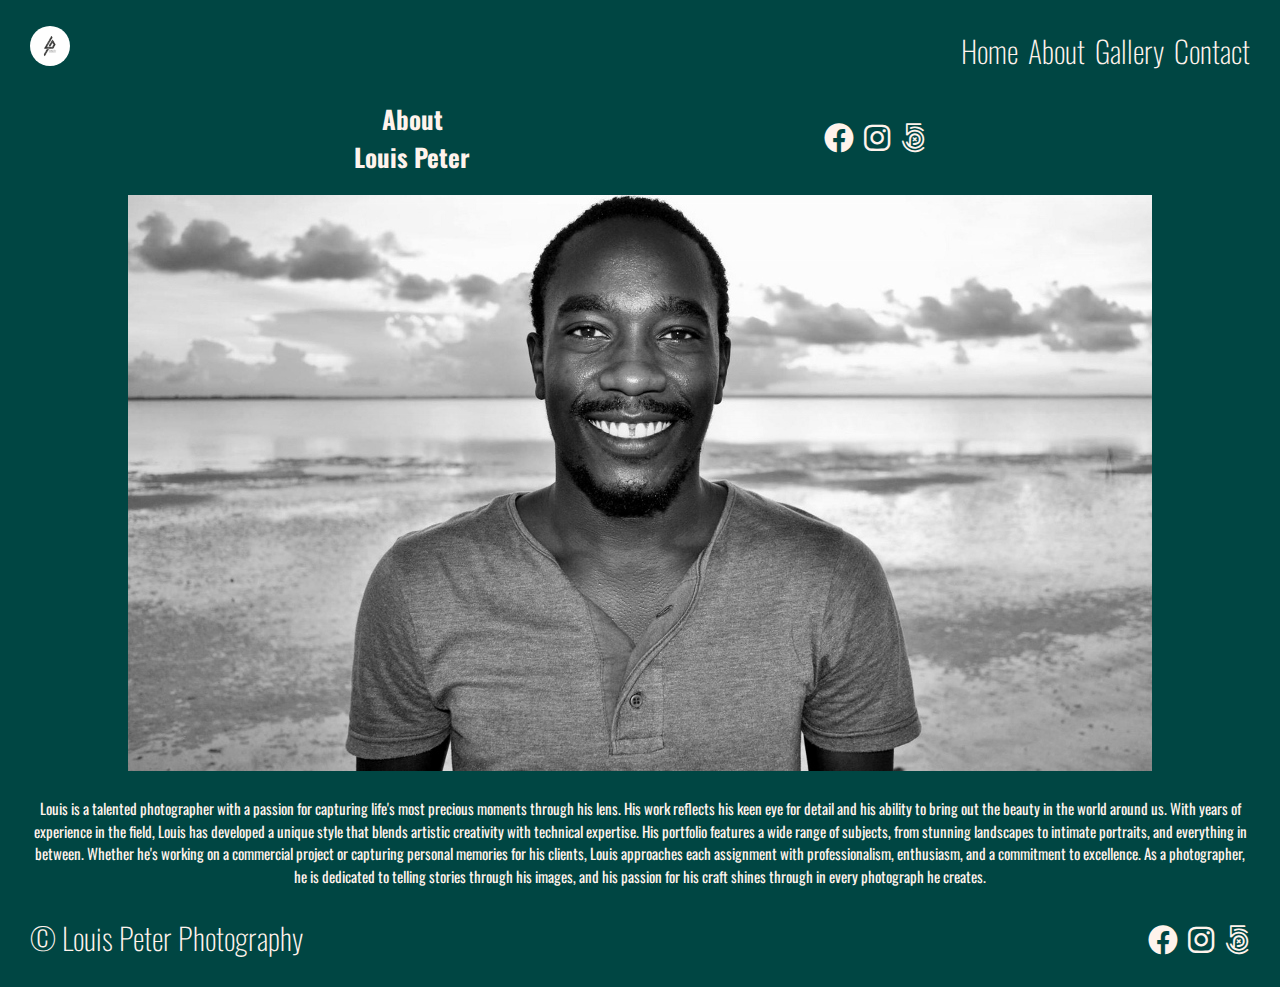
==== commit e735ea77: "updates for the main page" ====
--- a/about.html
+++ b/about.html
@@ -33,7 +33,7 @@
     </header>
 
     <main>
-
+<section class="about">
         <section>
 
             <h2>About <br> Louis Peter</h2>
@@ -67,7 +67,7 @@
                 telling stories through his images, and his passion for his craft shines through in every photograph he
                 creates.</p>
         </article>
-
+    </section>
     </main>
 
     <footer>
--- a/about.css
+++ b/about.css
@@ -17,7 +17,7 @@
     background-color: #004643;
 }
 
-main{
+.about {
     display: grid;
     grid-template-columns: repeat(8, 1fr);
     grid-template-rows: repeat(10, 1fr);
@@ -100,14 +100,14 @@
     color: #f9bc60;
 }
 
-main {
+.about {
     display: flex;
     flex-direction: column;
     justify-content: center;
     align-items: center;
 }
 
-section{
+.about section{
     display: flex;
     flex-direction: row;
     justify-content: space-evenly;
@@ -115,7 +115,7 @@
     width: 100%;
 }
 
-article {
+.about article {
     display: flex;
     flex-direction: column;
     justify-content: center;
@@ -123,12 +123,12 @@
     padding: 0 3rem;
 }
 
-img {
+.about img {
     width: 100%;
     height: 100%;
 }
 
-p{
+.about p{
     font-size: 1.5rem;
     color: #fff3ec;
     text-align: center;
@@ -144,14 +144,14 @@
     padding: 0;
 }
 
-section div ul {
+.about section div ul {
     display: flex;
     flex-direction: row;
     justify-content: center;
     align-items: center;
 }
 
-section div ul li a i {
+.about section div ul li a i {
     display: flex;
     flex-direction: row;
     justify-content: center;
@@ -210,7 +210,7 @@
 @media screen and (min-width: 1440px) {
 
     body{
-        width: 50vw;
+        width: 90vw;
         margin: 0 auto;
     }
 }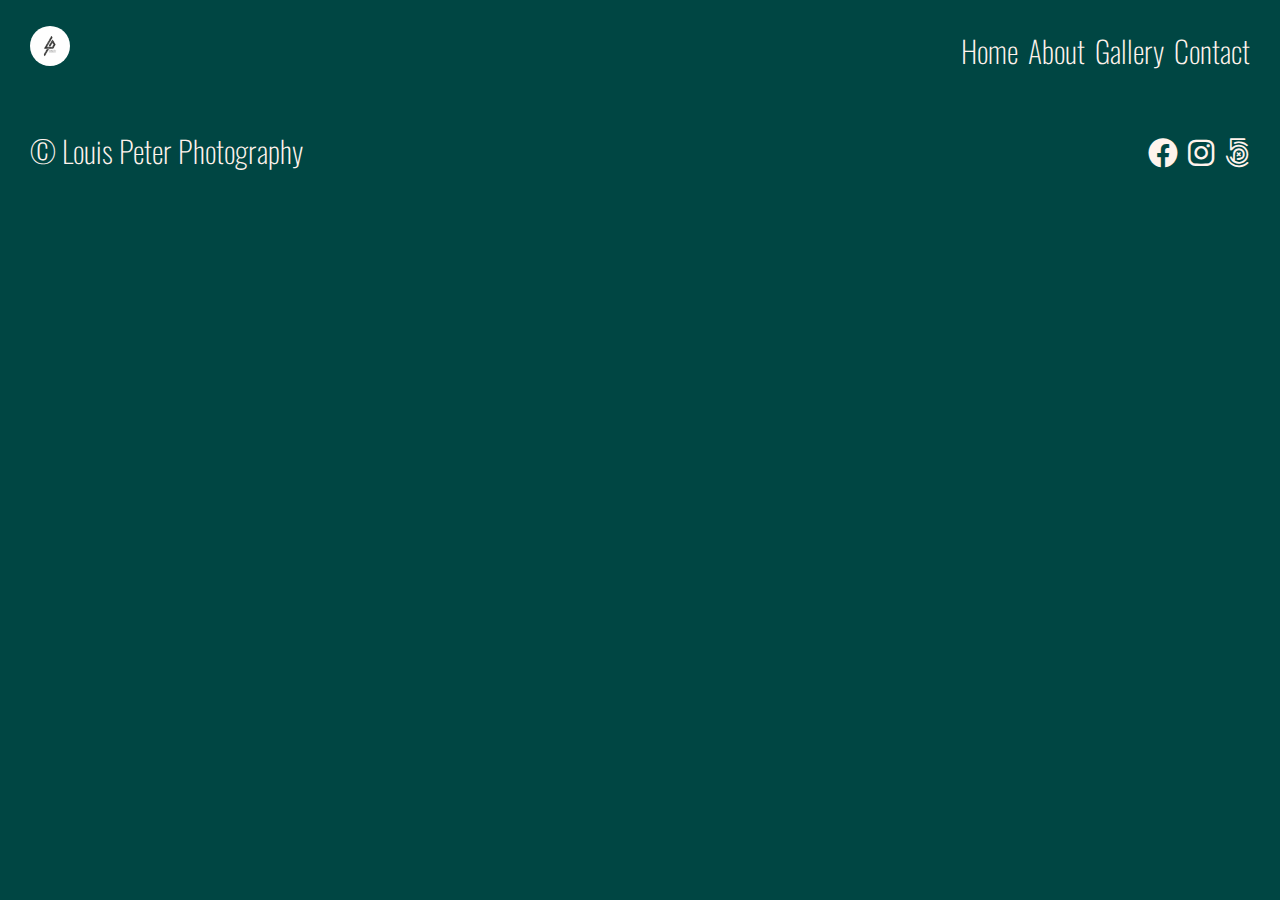
==== commit 1a38b403: "updates" ====
--- a/about.html
+++ b/about.html
@@ -33,41 +33,7 @@
     </header>
 
     <main>
-<section class="about">
-        <section>
 
-            <h2>About <br> Louis Peter</h2>
-            <div>
-                <ul>
-                    <li><a href="https://www.facebook.com/louisclarencepeter" target="_blank"><i
-                                class="fa-brands fa-facebook"></i></a></li>
-                    <li><a href="https://www.instagram.com/louispeterphotography/" target="_blank"><i
-                                class="fa-brands fa-instagram"></i></a></li>
-                    <li><a href="https://500px.com/p/louisclarencepeters" target="_blank"><i
-                                class="fa-brands fa-500px"></i></a>
-                    </li>
-                </ul>
-            </div>
-
-        </section>
-
-
-        <article>
-
-            <figure>
-                <img src="./images/louis.jpg" alt="Louis Peter">
-            </figure>
-            <p>Louis is a talented photographer with a passion for capturing life's most precious moments through his
-                lens. His work reflects his keen eye for detail and his ability to bring out the beauty in the world
-                around us. With years of experience in the field, Louis has developed a unique style that blends
-                artistic creativity with technical expertise. His portfolio features a wide range of subjects, from
-                stunning landscapes to intimate portraits, and everything in between. Whether he's working on a
-                commercial project or capturing personal memories for his clients, Louis approaches each assignment with
-                professionalism, enthusiasm, and a commitment to excellence. As a photographer, he is dedicated to
-                telling stories through his images, and his passion for his craft shines through in every photograph he
-                creates.</p>
-        </article>
-    </section>
     </main>
 
     <footer>
--- a/about.css
+++ b/about.css
@@ -100,64 +100,7 @@
     color: #f9bc60;
 }
 
-.about {
-    display: flex;
-    flex-direction: column;
-    justify-content: center;
-    align-items: center;
-}
 
-.about section{
-    display: flex;
-    flex-direction: row;
-    justify-content: space-evenly;
-    align-items: center;
-    width: 100%;
-}
-
-.about article {
-    display: flex;
-    flex-direction: column;
-    justify-content: center;
-    align-items: center;
-    padding: 0 3rem;
-}
-
-.about img {
-    width: 100%;
-    height: 100%;
-}
-
-.about p{
-    font-size: 1.5rem;
-    color: #fff3ec;
-    text-align: center;
-    margin: 0;
-    padding: 0;
-}
-
-h2 {
-    font-size: 2.5rem;
-    color: #fff3ec;
-    text-align: center;
-    margin: 0;
-    padding: 0;
-}
-
-.about section div ul {
-    display: flex;
-    flex-direction: row;
-    justify-content: center;
-    align-items: center;
-}
-
-.about section div ul li a i {
-    display: flex;
-    flex-direction: row;
-    justify-content: center;
-    align-items: center;
-    font-size: 3rem;
-}
 
 @media screen and (min-width: 768px) {
 
